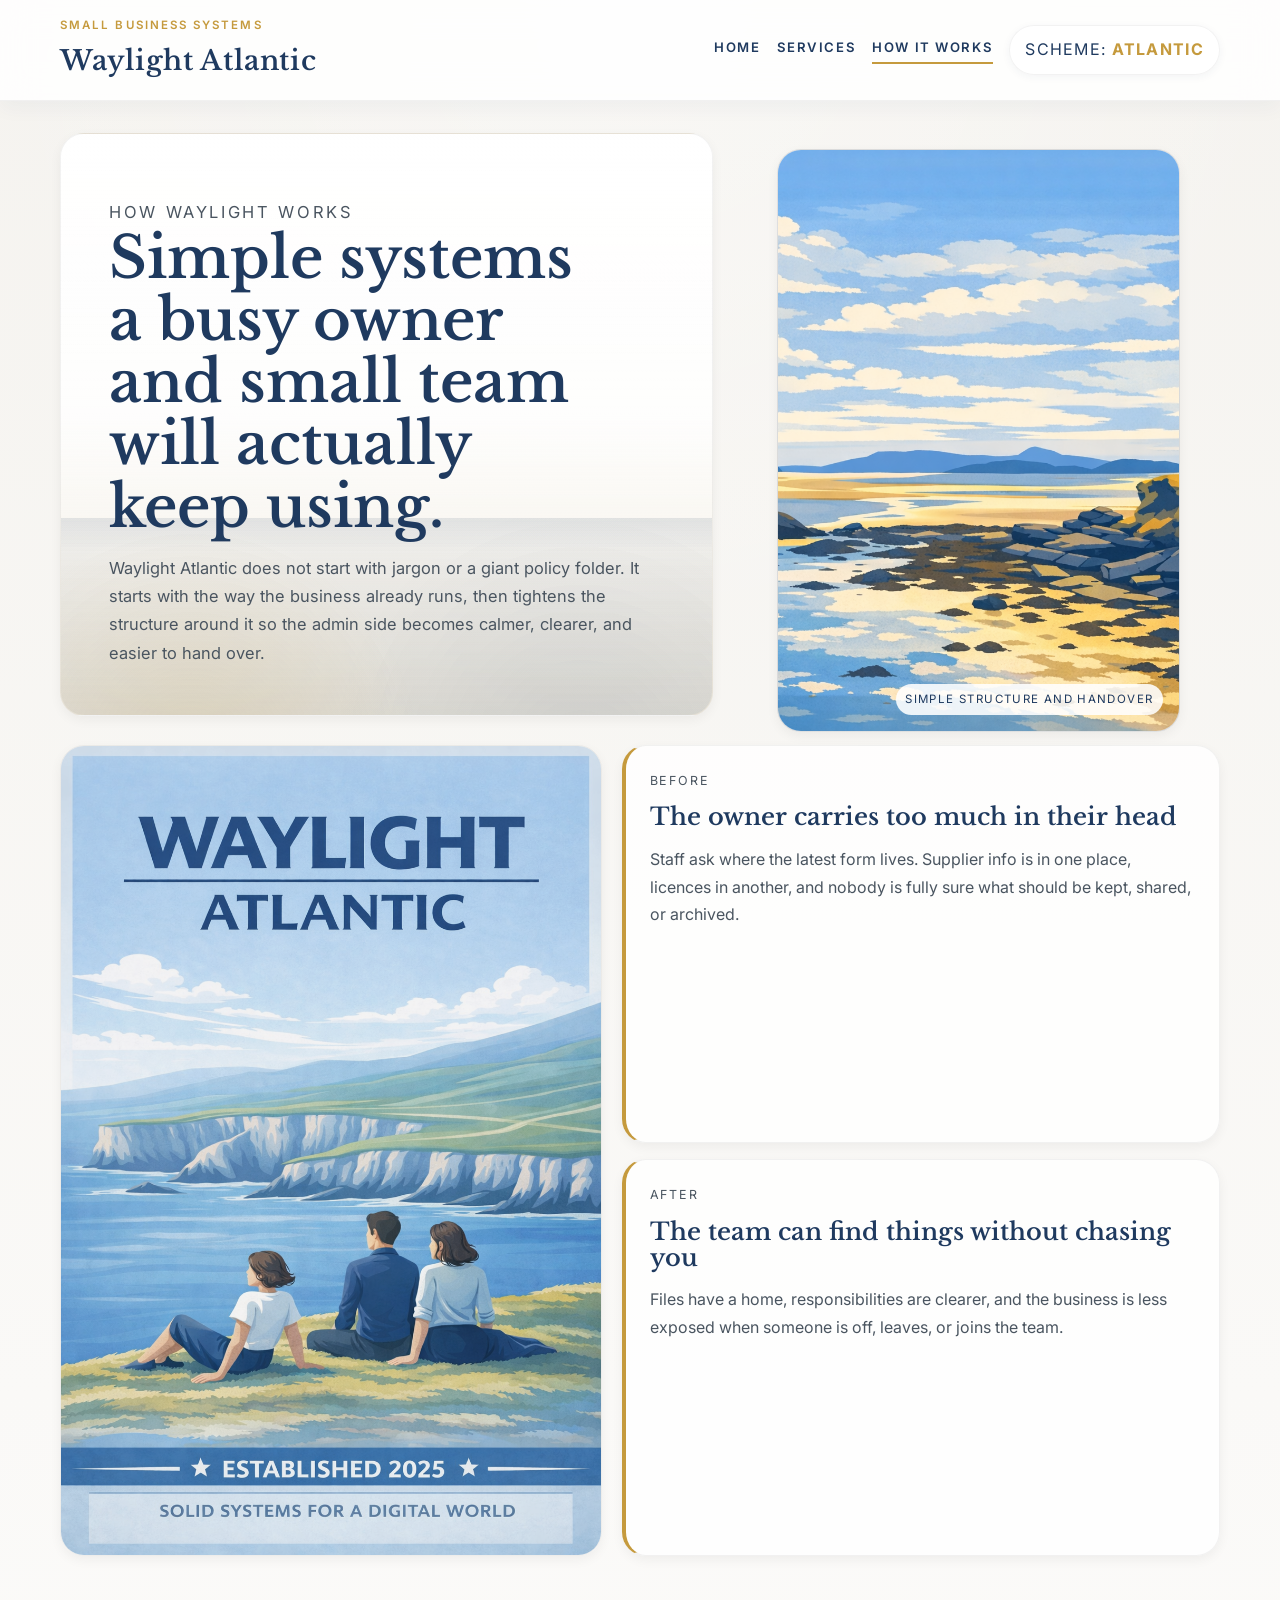
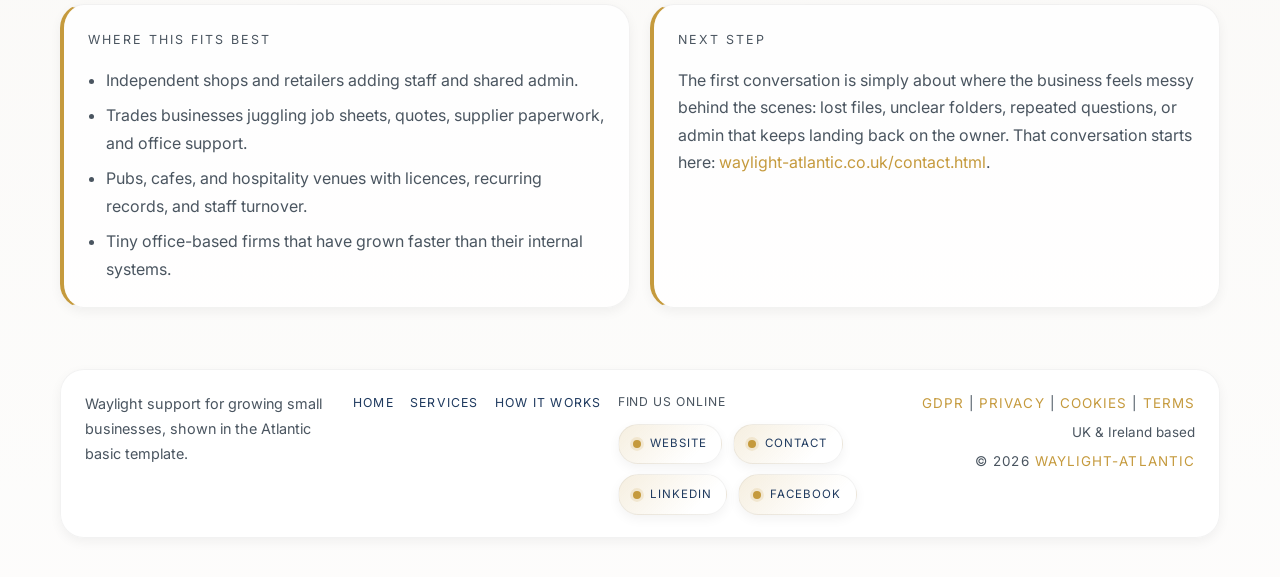
==== approach.html @ 819f0f2d "Refocus Waylight Atlantic admin site" ====
<!doctype html>
<html lang="en-GB" data-theme="atlantic">
<head>
  <meta charset="utf-8">
  <meta name="viewport" content="width=device-width, initial-scale=1">
  <title>How It Works | Waylight Atlantic</title>
  <meta name="description" content="How Waylight Atlantic helps growing small businesses get organised without adding heavy process.">
  <link rel="preconnect" href="https://fonts.googleapis.com">
  <link rel="preconnect" href="https://fonts.gstatic.com" crossorigin>
  <link href="https://fonts.googleapis.com/css2?family=Fraunces:opsz,wght@9..144,400;9..144,500;9..144,600&family=Manrope:wght@400;500;600&display=swap" rel="stylesheet">
  <link rel="stylesheet" href="assets/style.css">
  <script defer src="assets/app.js"></script>
</head>
<body>
  <header class="site-header">
    <div class="site-shell site-header__inner">
      <a class="brand-mark" href="index.html">
        <span class="brand-mark__eyebrow">Small business systems</span>
        <span class="brand-mark__name">Waylight Atlantic</span>
      </a>
      <nav class="site-nav" aria-label="Primary">
        <a href="index.html">Home</a>
        <a href="services.html">Services</a>
        <a href="approach.html" aria-current="page">How It Works</a>
        <button class="theme-toggle" type="button" data-theme-toggle>Scheme: <strong data-theme-label>Atlantic</strong></button>
      </nav>
    </div>
  </header>

  <main class="site-shell">
    <section class="poster-hero">
      <div class="poster-hero__frame">
        <div class="poster-copy">
          <p class="eyebrow">How Waylight works</p>
          <h1>Simple systems a busy owner and small team will actually keep using.</h1>
          <p>Waylight Atlantic does not start with jargon or a giant policy folder. It starts with the way the business already runs, then tightens the structure around it so the admin side becomes calmer, clearer, and easier to hand over.</p>
        </div>
        <figure class="poster-media poster-media--colour">
          <img src="assets/images/Dunfannaghy.png" alt="Coastal artwork used on the Waylight Atlantic method page">
          <figcaption class="poster-media__caption">Simple structure and handover</figcaption>
        </figure>
      </div>
    </section>

    <section class="page-section">
      <div class="split-feature">
        <div class="mini-poster">
          <img src="assets/images/WaylightSeaside.png" alt="Waylight Atlantic coastal poster artwork">
        </div>
        <div class="stack">
          <article class="section-card">
            <p class="eyebrow">Before</p>
            <h2>The owner carries too much in their head</h2>
            <p>Staff ask where the latest form lives. Supplier info is in one place, licences in another, and nobody is fully sure what should be kept, shared, or archived.</p>
          </article>
          <article class="section-card">
            <p class="eyebrow">After</p>
            <h2>The team can find things without chasing you</h2>
            <p>Files have a home, responsibilities are clearer, and the business is less exposed when someone is off, leaves, or joins the team.</p>
          </article>
        </div>
      </div>
    </section>

    <section class="page-section">
      <div class="section-grid">
        <article class="section-card">
          <p class="eyebrow">Where this fits best</p>
          <ul>
            <li>Independent shops and retailers adding staff and shared admin.</li>
            <li>Trades businesses juggling job sheets, quotes, supplier paperwork, and office support.</li>
            <li>Pubs, cafes, and hospitality venues with licences, recurring records, and staff turnover.</li>
            <li>Tiny office-based firms that have grown faster than their internal systems.</li>
          </ul>
        </article>
        <article class="section-card">
          <p class="eyebrow">Next step</p>
          <p>The first conversation is simply about where the business feels messy behind the scenes: lost files, unclear folders, repeated questions, or admin that keeps landing back on the owner. That conversation starts here: <a class="muted-link" href="https://www.waylight-atlantic.co.uk/contact.html" target="_blank" rel="noreferrer">waylight-atlantic.co.uk/contact.html</a>.</p>
        </article>
      </div>
    </section>
  </main>

  <footer class="site-footer">
    <div class="site-shell site-footer__panel">
      <p class="template-note">Waylight support for growing small businesses, shown in the Atlantic basic template.</p>
      <div class="footer-links">
        <a href="index.html">Home</a>
        <a href="services.html">Services</a>
        <a href="approach.html">How It Works</a>
      </div>
      <div class="social-panel" aria-label="Optional social media links">
        <p class="social-panel__hint">Find us online</p>
        <div class="social-panel__links">
          <a class="social-chip" href="https://www.waylight-atlantic.co.uk/" target="_blank" rel="noreferrer">Website</a>
          <a class="social-chip" href="https://www.waylight-atlantic.co.uk/contact.html" target="_blank" rel="noreferrer">Contact</a>
          <a class="social-chip" href="https://www.linkedin.com/in/ailean-wp-o-gallchobhair-a3818a332" target="_blank" rel="noreferrer">LinkedIn</a>
          <a class="social-chip" href="https://www.facebook.com/groups/httpswaylightatlantic.co.uk" target="_blank" rel="noreferrer">Facebook</a>
        </div>
      </div>
      <div class="template-legal">
        <p class="template-legal-links"><a href="gdpr.html">GDPR</a> | <a href="privacy.html">Privacy</a> | <a href="cookies.html">Cookies</a> | <a href="terms.html">Terms</a></p>
        <p class="template-legal-location">UK &amp; Ireland based</p>
        <p class="template-legal-copyright">&#169; 2026 <a href="https://www.waylight-atlantic.co.uk/" target="_blank" rel="noopener">Waylight-Atlantic</a></p>
      </div>
    </div>
  </footer>
</body>
</html>
---- assets/style.css ----
@import url("https://fonts.googleapis.com/css2?family=Inter:wght@400;500;600&family=Libre+Baskerville:wght@400;700&display=swap");

:root {
  --border-soft: rgba(0, 0, 0, 0.05);
  --grain-a: rgba(255, 255, 255, 0.08);
  --grain-b: rgba(31, 58, 95, 0.02);
  --scheme-name: "Atlantic";
  --page-bg: #f5f3ef;
  --surface: rgba(255, 255, 255, 0.78);
  --surface-strong: rgba(255, 255, 255, 0.92);
  --text: #1f3a5f;
  --muted: #4a5560;
  --hero-sky: linear-gradient(180deg, rgba(255, 255, 255, 0.94), rgba(255, 255, 255, 0.82) 48%, rgba(197, 154, 61, 0.1));
  --hero-ground: linear-gradient(180deg, rgba(31, 58, 95, 0.04), rgba(31, 58, 95, 0.1));
  --accent: #c59a3d;
  --accent-strong: #1f3a5f;
  --accent-soft: rgba(197, 154, 61, 0.16);
  --button-text: #ffffff;
  --card-shadow: 0 4px 12px rgba(0, 0, 0, 0.05);
  --page-glow: rgba(255, 255, 255, 0.34);
  --page-sheen: rgba(255, 255, 255, 0.22);
  --radius: 24px;
  --radius-sm: 16px;
  --max-width: 1160px;
  --serif: "Libre Baskerville", "Merriweather", Georgia, serif;
  --sans: "Inter", "Source Sans 3", "Segoe UI", sans-serif;
}

:root[data-theme="red"] {
  --scheme-name: "Red";
  --page-bg: #fbefee;
  --surface: rgba(255, 249, 248, 0.86);
  --surface-strong: rgba(255, 252, 251, 0.95);
  --text: #341918;
  --muted: rgba(52, 25, 24, 0.72);
  --hero-sky: linear-gradient(180deg, rgba(214, 76, 63, 0.8), rgba(243, 143, 117, 0.56) 44%, rgba(248, 224, 178, 0.8));
  --hero-ground: linear-gradient(180deg, rgba(150, 39, 34, 0.14), rgba(198, 61, 47, 0.28));
  --accent: #c63d2f;
  --accent-strong: #8f231e;
  --accent-soft: rgba(198, 61, 47, 0.16);
  --button-text: #ffffff;
  --card-shadow: 0 16px 38px rgba(143, 35, 30, 0.12);
}

:root[data-theme="yellow"] {
  --scheme-name: "Yellow";
  --page-bg: #fdf7dd;
  --surface: rgba(255, 252, 241, 0.86);
  --surface-strong: rgba(255, 253, 245, 0.95);
  --text: #34280b;
  --muted: rgba(52, 40, 11, 0.72);
  --hero-sky: linear-gradient(180deg, rgba(247, 204, 70, 0.84), rgba(255, 232, 142, 0.6) 42%, rgba(255, 250, 222, 0.86));
  --hero-ground: linear-gradient(180deg, rgba(150, 109, 18, 0.12), rgba(198, 146, 20, 0.28));
  --accent: #c69214;
  --accent-strong: #7a5b0a;
  --accent-soft: rgba(198, 146, 20, 0.18);
  --button-text: #fffdf6;
  --card-shadow: 0 16px 38px rgba(122, 91, 10, 0.12);
}

:root[data-theme="pink"] {
  --scheme-name: "Pink";
  --page-bg: #fbeef5;
  --surface: rgba(255, 248, 252, 0.86);
  --surface-strong: rgba(255, 251, 253, 0.95);
  --text: #351927;
  --muted: rgba(53, 25, 39, 0.72);
  --hero-sky: linear-gradient(180deg, rgba(222, 105, 161, 0.78), rgba(247, 176, 205, 0.56) 42%, rgba(255, 238, 231, 0.86));
  --hero-ground: linear-gradient(180deg, rgba(141, 43, 96, 0.12), rgba(198, 77, 138, 0.28));
  --accent: #c64d8a;
  --accent-strong: #8d2b60;
  --accent-soft: rgba(198, 77, 138, 0.16);
  --button-text: #ffffff;
  --card-shadow: 0 16px 38px rgba(141, 43, 96, 0.12);
}

:root[data-theme="green"] {
  --scheme-name: "Green";
  --page-bg: #edf6ee;
  --surface: rgba(247, 252, 248, 0.86);
  --surface-strong: rgba(250, 254, 251, 0.95);
  --text: #182b1e;
  --muted: rgba(24, 43, 30, 0.72);
  --hero-sky: linear-gradient(180deg, rgba(70, 161, 97, 0.78), rgba(155, 214, 151, 0.58) 42%, rgba(239, 245, 205, 0.84));
  --hero-ground: linear-gradient(180deg, rgba(31, 82, 48, 0.12), rgba(47, 122, 69, 0.28));
  --accent: #2f7a45;
  --accent-strong: #1f5230;
  --accent-soft: rgba(47, 122, 69, 0.16);
  --button-text: #ffffff;
  --card-shadow: 0 16px 38px rgba(31, 82, 48, 0.12);
}

:root[data-theme="purple"] {
  --scheme-name: "Purple";
  --page-bg: #f1edfb;
  --surface: rgba(250, 248, 255, 0.86);
  --surface-strong: rgba(252, 251, 255, 0.95);
  --text: #261a3e;
  --muted: rgba(38, 26, 62, 0.72);
  --hero-sky: linear-gradient(180deg, rgba(123, 80, 201, 0.8), rgba(184, 152, 235, 0.58) 42%, rgba(240, 225, 252, 0.86));
  --hero-ground: linear-gradient(180deg, rgba(85, 48, 143, 0.12), rgba(123, 80, 201, 0.28));
  --accent: #7b50c9;
  --accent-strong: #55308f;
  --accent-soft: rgba(123, 80, 201, 0.16);
  --button-text: #ffffff;
  --card-shadow: 0 16px 38px rgba(85, 48, 143, 0.12);
}

:root[data-theme="orange"] {
  --scheme-name: "Orange";
  --page-bg: #fcf0e4;
  --surface: rgba(255, 249, 243, 0.86);
  --surface-strong: rgba(255, 252, 248, 0.95);
  --text: #382111;
  --muted: rgba(56, 33, 17, 0.72);
  --hero-sky: linear-gradient(180deg, rgba(222, 124, 54, 0.82), rgba(248, 185, 113, 0.58) 42%, rgba(255, 233, 195, 0.86));
  --hero-ground: linear-gradient(180deg, rgba(149, 65, 17, 0.12), rgba(213, 106, 24, 0.28));
  --accent: #d56a18;
  --accent-strong: #954111;
  --accent-soft: rgba(213, 106, 24, 0.16);
  --button-text: #ffffff;
  --card-shadow: 0 16px 38px rgba(149, 65, 17, 0.12);
}

:root[data-theme="cream"] {
  --scheme-name: "Cream";
  --page-bg: #f4efe4;
  --surface: rgba(255, 251, 245, 0.84);
  --surface-strong: rgba(255, 252, 247, 0.96);
  --text: #2a2b31;
  --muted: rgba(42, 43, 49, 0.72);
  --hero-sky: linear-gradient(180deg, rgba(230, 215, 181, 0.84), rgba(189, 172, 140, 0.54) 42%, rgba(255, 248, 232, 0.8));
  --hero-ground: linear-gradient(180deg, rgba(91, 73, 49, 0.12), rgba(139, 110, 67, 0.22));
  --accent: #8b6e43;
  --accent-strong: #5b4931;
  --accent-soft: rgba(230, 215, 181, 0.58);
  --button-text: #fffaf3;
  --card-shadow: 0 16px 38px rgba(91, 73, 49, 0.12);
}

:root[data-theme="black"] {
  --border-soft: rgba(255, 255, 255, 0.12);
  --grain-a: rgba(255, 255, 255, 0.08);
  --grain-b: rgba(255, 255, 255, 0.03);
  --scheme-name: "Black";
  --page-bg: #0f1115;
  --surface: rgba(28, 31, 38, 0.88);
  --surface-strong: rgba(19, 21, 27, 0.96);
  --text: #f4f4f2;
  --muted: rgba(244, 244, 242, 0.74);
  --hero-sky: linear-gradient(180deg, rgba(34, 40, 54, 0.94), rgba(21, 24, 30, 0.92) 42%, rgba(46, 52, 64, 0.96));
  --hero-ground: linear-gradient(180deg, rgba(255, 255, 255, 0.02), rgba(255, 255, 255, 0.08));
  --accent: #ffffff;
  --accent-strong: #ffffff;
  --accent-soft: rgba(255, 255, 255, 0.12);
  --button-text: #0f1115;
  --card-shadow: 0 16px 38px rgba(0, 0, 0, 0.32);
  --page-glow: rgba(255, 255, 255, 0.04);
  --page-sheen: rgba(255, 255, 255, 0.06);
}

* {
  box-sizing: border-box;
}

html {
  scroll-behavior: smooth;
}

body {
  margin: 0;
  min-height: 100vh;
  background:
    radial-gradient(circle at top center, var(--page-glow), transparent 30%),
    linear-gradient(180deg, var(--page-bg) 0%, var(--surface) 100%),
    var(--page-bg);
  color: var(--muted);
  font-family: var(--sans);
  line-height: 1.72;
  position: relative;
  -webkit-font-smoothing: antialiased;
  text-rendering: optimizeLegibility;
}

body::before {
  content: "";
  position: fixed;
  inset: 0;
  pointer-events: none;
  background-image:
    linear-gradient(0deg, transparent 0 92%, var(--grain-a) 92% 100%),
    linear-gradient(90deg, transparent 0 88%, var(--grain-b) 88% 100%);
  background-size: 4px 4px, 5px 5px;
  mix-blend-mode: multiply;
  opacity: 0.08;
}

img {
  display: block;
  width: 100%;
  max-width: 100%;
  height: auto;
}

a {
  color: var(--accent);
  text-decoration: none;
  transition: color 0.2s ease, border-color 0.2s ease, text-decoration-color 0.2s ease, transform 0.2s ease, box-shadow 0.2s ease;
}

a:hover,
a:focus-visible {
  text-decoration: underline;
  text-decoration-thickness: 1.5px;
  text-underline-offset: 0.18em;
}

a:focus-visible,
button:focus-visible,
summary:focus-visible {
  outline: 2px solid rgba(197, 154, 61, 0.38);
  outline-offset: 3px;
}

.site-shell {
  width: min(var(--max-width), calc(100% - 2rem));
  margin: 0 auto;
}

.site-header {
  position: sticky;
  top: 0;
  z-index: 20;
  backdrop-filter: blur(16px);
  background: rgba(255, 255, 255, 0.84);
  border-bottom: 1px solid var(--border-soft);
  box-shadow: 0 8px 18px rgba(31, 58, 95, 0.04);
}

.site-header__inner {
  display: flex;
  align-items: center;
  justify-content: space-between;
  gap: 1rem;
  padding: 1rem 0;
}

.brand-mark {
  display: inline-flex;
  flex-direction: column;
  gap: 0.12rem;
  text-decoration: none;
  color: var(--text);
}

.brand-mark:hover,
.brand-mark:focus-visible {
  text-decoration: none;
}

.brand-mark__eyebrow {
  font-size: 0.72rem;
  letter-spacing: 0.18em;
  text-transform: uppercase;
  color: var(--accent);
  font-weight: 600;
}

.brand-mark__name {
  font-family: var(--serif);
  font-size: clamp(1.2rem, 1rem + 0.9vw, 1.7rem);
  letter-spacing: 0.03em;
  font-weight: 600;
}

.site-nav {
  display: flex;
  flex-wrap: wrap;
  align-items: center;
  justify-content: flex-end;
  gap: 0.45rem 1rem;
}

.site-nav a,
.site-nav button {
  font: inherit;
  color: var(--text);
}

.site-nav a {
  color: var(--text);
  text-decoration: none;
  font-size: 0.82rem;
  letter-spacing: 0.12em;
  text-transform: uppercase;
  padding-bottom: 0.2rem;
  border-bottom: 2px solid transparent;
  font-weight: 600;
}

.site-nav a:hover,
.site-nav a:focus-visible,
.site-nav a[aria-current="page"] {
  border-color: var(--accent);
  color: var(--text);
  text-decoration: none;
}

.theme-toggle {
  border: 1px solid var(--border-soft);
  border-radius: 999px;
  padding: 0.65rem 0.95rem;
  background: rgba(255, 255, 255, 0.88);
  cursor: pointer;
  text-transform: uppercase;
  letter-spacing: 0.08em;
  font-size: 0.76rem;
  color: var(--text);
  box-shadow: 0 2px 8px rgba(31, 58, 95, 0.05);
  transition: transform 0.2s ease, border-color 0.2s ease, box-shadow 0.2s ease;
}

.theme-toggle strong {
  color: var(--accent);
}

.theme-toggle:hover,
.theme-toggle:focus-visible {
  border-color: rgba(197, 154, 61, 0.55);
  transform: translateY(-1px);
}

.poster-hero {
  padding: 2rem 0 1.4rem;
}

.poster-hero__frame {
  display: grid;
  grid-template-columns: minmax(0, 1.15fr) minmax(300px, 0.85fr);
  gap: 1.5rem;
  align-items: stretch;
}

.poster-copy,
.poster-media,
.section-card,
.quote-band,
.site-footer__panel {
  position: relative;
  overflow: hidden;
  border: 1px solid var(--border-soft);
  box-shadow: var(--card-shadow);
}

.poster-copy {
  padding: clamp(2rem, 1.4rem + 2vw, 3.4rem);
  background:
    linear-gradient(180deg, rgba(255, 255, 255, 0.22), transparent 38%),
    var(--hero-sky);
  border-radius: var(--radius);
}

.poster-copy::after {
  content: "";
  position: absolute;
  left: 0;
  right: 0;
  bottom: 0;
  height: 34%;
  background:
    radial-gradient(circle at 20% 120%, rgba(197, 154, 61, 0.16), transparent 40%),
    radial-gradient(circle at 80% 120%, rgba(31, 58, 95, 0.08), transparent 44%),
    linear-gradient(180deg, rgba(31, 58, 95, 0.08), transparent 18%),
    var(--hero-ground);
}

.eyebrow {
  margin: 0 0 0.8rem;
  font-size: 0.78rem;
  letter-spacing: 0.16em;
  text-transform: uppercase;
  color: var(--muted);
}

.poster-copy h1,
.poster-copy h2,
.section-card h2,
.section-card h3,
.quote-band blockquote,
.info-banner h2 {
  margin: 0;
  font-family: var(--serif);
  font-weight: 600;
  line-height: 1.08;
  color: var(--text);
}

.poster-copy h1 {
  font-size: clamp(2.4rem, 2rem + 2vw, 4.6rem);
  max-width: 11ch;
}

.poster-copy p {
  position: relative;
  z-index: 1;
  max-width: 34rem;
  margin: 1rem 0 0;
  color: var(--muted);
  font-size: 1.03rem;
}

.poster-actions {
  position: relative;
  z-index: 1;
  display: flex;
  flex-wrap: wrap;
  gap: 0.9rem;
  margin-top: 1.5rem;
}

.button-link {
  display: inline-flex;
  align-items: center;
  justify-content: center;
  min-height: 2.9rem;
  padding: 0.85rem 1.2rem;
  border-radius: 999px;
  border: 1px solid rgba(31, 58, 95, 0.08);
  text-decoration: none;
  letter-spacing: 0.06em;
  text-transform: uppercase;
  font-size: 0.82rem;
  font-weight: 600;
  transition: transform 0.2s ease, border-color 0.2s ease, box-shadow 0.2s ease, background-color 0.2s ease, color 0.2s ease;
}

.button-link--primary {
  background: var(--accent-strong);
  color: var(--button-text);
  box-shadow: 0 10px 20px rgba(31, 58, 95, 0.12);
}

.button-link--secondary {
  background: rgba(255, 255, 255, 0.86);
  color: var(--accent-strong);
  border-color: var(--border-soft);
}

.button-link:hover,
.button-link:focus-visible {
  transform: translateY(-2px);
  text-decoration: none;
}

.poster-media {
  min-height: 100%;
  border-radius: var(--radius);
  background: rgba(255, 255, 255, 0.72);
}

.poster-media img {
  height: 100%;
  object-fit: cover;
  filter: grayscale(18%) contrast(0.96) brightness(0.98);
}

.poster-media--colour {
  background:
    linear-gradient(180deg, rgba(255, 255, 255, 0.28), transparent 26%),
    rgba(31, 58, 95, 0.08);
}

.poster-media--colour img {
  filter: none;
}

.poster-media__caption {
  position: absolute;
  right: 1rem;
  bottom: 1rem;
  padding: 0.35rem 0.6rem;
  border-radius: 999px;
  background: rgba(255, 255, 255, 0.88);
  font-size: 0.72rem;
  letter-spacing: 0.12em;
  text-transform: uppercase;
  color: var(--text);
}

.info-banner {
  display: grid;
  grid-template-columns: repeat(3, minmax(0, 1fr));
  gap: 1rem;
  margin: 1.6rem auto 0;
}

.info-banner__item {
  padding: 1.25rem;
  border-radius: var(--radius-sm);
  border: 1px solid var(--border-soft);
  border-left: 4px solid var(--accent);
  background: rgba(255, 255, 255, 0.8);
  box-shadow: var(--card-shadow);
  transition: transform 0.2s ease, box-shadow 0.2s ease, border-color 0.2s ease;
}

.info-banner__item strong {
  display: block;
  margin-bottom: 0.25rem;
  font-size: 0.75rem;
  letter-spacing: 0.14em;
  text-transform: uppercase;
  color: var(--text);
}

.section-grid {
  display: grid;
  grid-template-columns: repeat(2, minmax(0, 1fr));
  gap: 1.25rem;
  margin: 1.5rem 0;
}

.section-card {
  padding: 1.5rem;
  border-radius: var(--radius);
  border-left: 4px solid var(--accent);
  background: rgba(255, 255, 255, 0.8);
  transition: transform 0.2s ease, box-shadow 0.2s ease, border-color 0.2s ease;
}

.section-card p,
.section-card li {
  color: var(--muted);
}

.section-card ul {
  margin: 1rem 0 0;
  padding-left: 1.15rem;
}

.section-card li + li {
  margin-top: 0.5rem;
}

.quote-band {
  margin: 1.5rem 0;
  padding: 2rem;
  border-radius: var(--radius);
  background:
    linear-gradient(135deg, rgba(255, 255, 255, 0.3), transparent 65%),
    linear-gradient(180deg, rgba(255, 255, 255, 0.94), rgba(245, 243, 239, 0.96));
  transition: transform 0.2s ease, box-shadow 0.2s ease, border-color 0.2s ease;
}

.quote-band blockquote {
  font-size: clamp(1.4rem, 1.2rem + 1vw, 2.1rem);
  max-width: 24ch;
}

.quote-band p {
  margin: 0.9rem 0 0;
  color: var(--muted);
  text-transform: uppercase;
  letter-spacing: 0.12em;
  font-size: 0.76rem;
}

.page-section {
  padding: 0.4rem 0 1.1rem;
}

.site-footer {
  padding: 1.2rem 0 2.4rem;
}

.site-footer__panel {
  display: grid;
  grid-template-columns: minmax(14rem, 1.1fr) auto minmax(14rem, 18rem) auto;
  grid-template-areas: "note links social legal";
  align-items: start;
  gap: 0.9rem 1rem;
  padding: 1.4rem 1.5rem;
  border-radius: var(--radius);
  background: var(--surface-strong);
}

.site-footer__panel p {
  margin: 0;
  color: var(--muted);
}

.footer-links {
  grid-area: links;
  display: flex;
  flex-wrap: wrap;
  gap: 0.9rem 1rem;
  align-self: start;
}

.footer-links a {
  color: var(--accent-strong);
  text-decoration: none;
  text-transform: uppercase;
  letter-spacing: 0.1em;
  font-size: 0.77rem;
}

.footer-links a:hover,
.footer-links a:focus-visible {
  color: var(--accent);
}

.social-panel {
  grid-area: social;
  display: grid;
  gap: 0.65rem;
  width: min(100%, 18rem);
  align-self: start;
}

.social-panel__hint {
  margin: 0;
  color: var(--text);
  font-size: 0.76rem;
  letter-spacing: 0.08em;
  text-transform: uppercase;
}

.social-panel__links {
  display: flex;
  flex-wrap: wrap;
  gap: 0.65rem;
}

.social-chip {
  display: inline-flex;
  align-items: center;
  gap: 0.55rem;
  padding: 0.58rem 0.9rem;
  border-radius: 999px;
  border: 1px solid var(--border-soft);
  background:
    linear-gradient(135deg, var(--accent-soft), transparent 76%),
    rgba(255, 255, 255, 0.88);
  color: var(--accent-strong);
  text-decoration: none;
  text-transform: uppercase;
  letter-spacing: 0.09em;
  font-size: 0.72rem;
  box-shadow: var(--card-shadow);
}

.social-chip::before {
  content: "";
  width: 0.5rem;
  height: 0.5rem;
  border-radius: 999px;
  background: var(--accent);
  box-shadow: 0 0 0 0.18rem var(--accent-soft);
}

.social-chip:hover,
.social-chip:focus-visible {
  border-color: var(--accent);
  transform: translateY(-3px);
  text-decoration: none;
}

.template-note {
  grid-area: note;
  margin: 0;
  color: var(--muted);
  font-size: 0.9rem;
}

.template-legal {
  grid-area: legal;
  display: grid;
  gap: 0.35rem;
  justify-items: end;
  justify-self: end;
  align-self: start;
  text-align: right;
}

.template-legal p {
  margin: 0;
  color: var(--muted);
  font-size: 0.84rem;
}

.template-legal-links,
.template-legal-copyright {
  text-transform: uppercase;
  letter-spacing: 0.08em;
  font-size: 0.76rem;
}

.template-legal-links a,
.template-legal-copyright a,
.muted-link {
  color: var(--accent);
  text-decoration: none;
}

.template-legal-links a:hover,
.template-legal-links a:focus-visible {
  color: var(--accent-strong);
}

.stack {
  display: grid;
  gap: 1rem;
}

.poster-table {
  width: 100%;
  border-collapse: collapse;
  margin-top: 1rem;
}

.poster-table th,
.poster-table td {
  padding: 0.9rem 0;
  border-bottom: 1px solid var(--border-soft);
  text-align: left;
  vertical-align: top;
}

.poster-table th {
  font-size: 0.74rem;
  letter-spacing: 0.12em;
  text-transform: uppercase;
  color: var(--muted);
}

.split-feature {
  display: grid;
  grid-template-columns: minmax(280px, 0.95fr) minmax(0, 1.05fr);
  gap: 1.25rem;
  align-items: stretch;
}

.mini-poster {
  border-radius: var(--radius);
  overflow: hidden;
  border: 1px solid var(--border-soft);
  box-shadow: var(--card-shadow);
  min-height: 18rem;
  transition: transform 0.2s ease, box-shadow 0.2s ease, border-color 0.2s ease;
}

.mini-poster img {
  height: 100%;
  object-fit: cover;
  filter: grayscale(12%) contrast(0.96) brightness(0.98);
}

.muted-link {
  text-underline-offset: 0.18em;
}

.info-banner__item:hover,
.info-banner__item:focus-within,
.section-card:hover,
.section-card:focus-within,
.quote-band:hover,
.quote-band:focus-within,
.mini-poster:hover,
.mini-poster:focus-within {
  transform: translateY(-3px);
  box-shadow: 0 10px 22px rgba(0, 0, 0, 0.06);
}

.sr-only {
  position: absolute;
  width: 1px;
  height: 1px;
  padding: 0;
  margin: -1px;
  overflow: hidden;
  clip: rect(0, 0, 0, 0);
  border: 0;
}

@media (max-width: 1020px) {
  .site-footer__panel {
    grid-template-columns: minmax(0, 1fr) auto;
    grid-template-areas:
      "note legal"
      "links social";
  }

  .social-panel {
    justify-self: end;
  }
}

@media (max-width: 900px) {
  .site-header__inner,
  .poster-hero__frame,
  .info-banner,
  .section-grid,
  .split-feature {
    grid-template-columns: 1fr;
    display: grid;
  }

  .site-header__inner {
    justify-content: stretch;
  }

  .site-nav {
    justify-content: flex-start;
  }
}

@media (max-width: 640px) {
  .site-shell {
    width: min(var(--max-width), calc(100% - 1.2rem));
  }

  .site-header__inner {
    padding: 0.85rem 0;
  }

  .poster-copy,
  .section-card,
  .quote-band,
  .site-footer__panel {
    border-radius: 22px;
  }

  .poster-copy h1 {
    max-width: 9ch;
  }

  .poster-actions {
    flex-direction: column;
  }

  .button-link {
    width: 100%;
  }

  .site-footer__panel {
    grid-template-columns: 1fr;
    grid-template-areas:
      "note"
      "links"
      "social"
      "legal";
  }

  .social-panel,
  .template-legal {
    justify-self: start;
  }

  .template-legal {
    justify-items: start;
    text-align: left;
  }
}
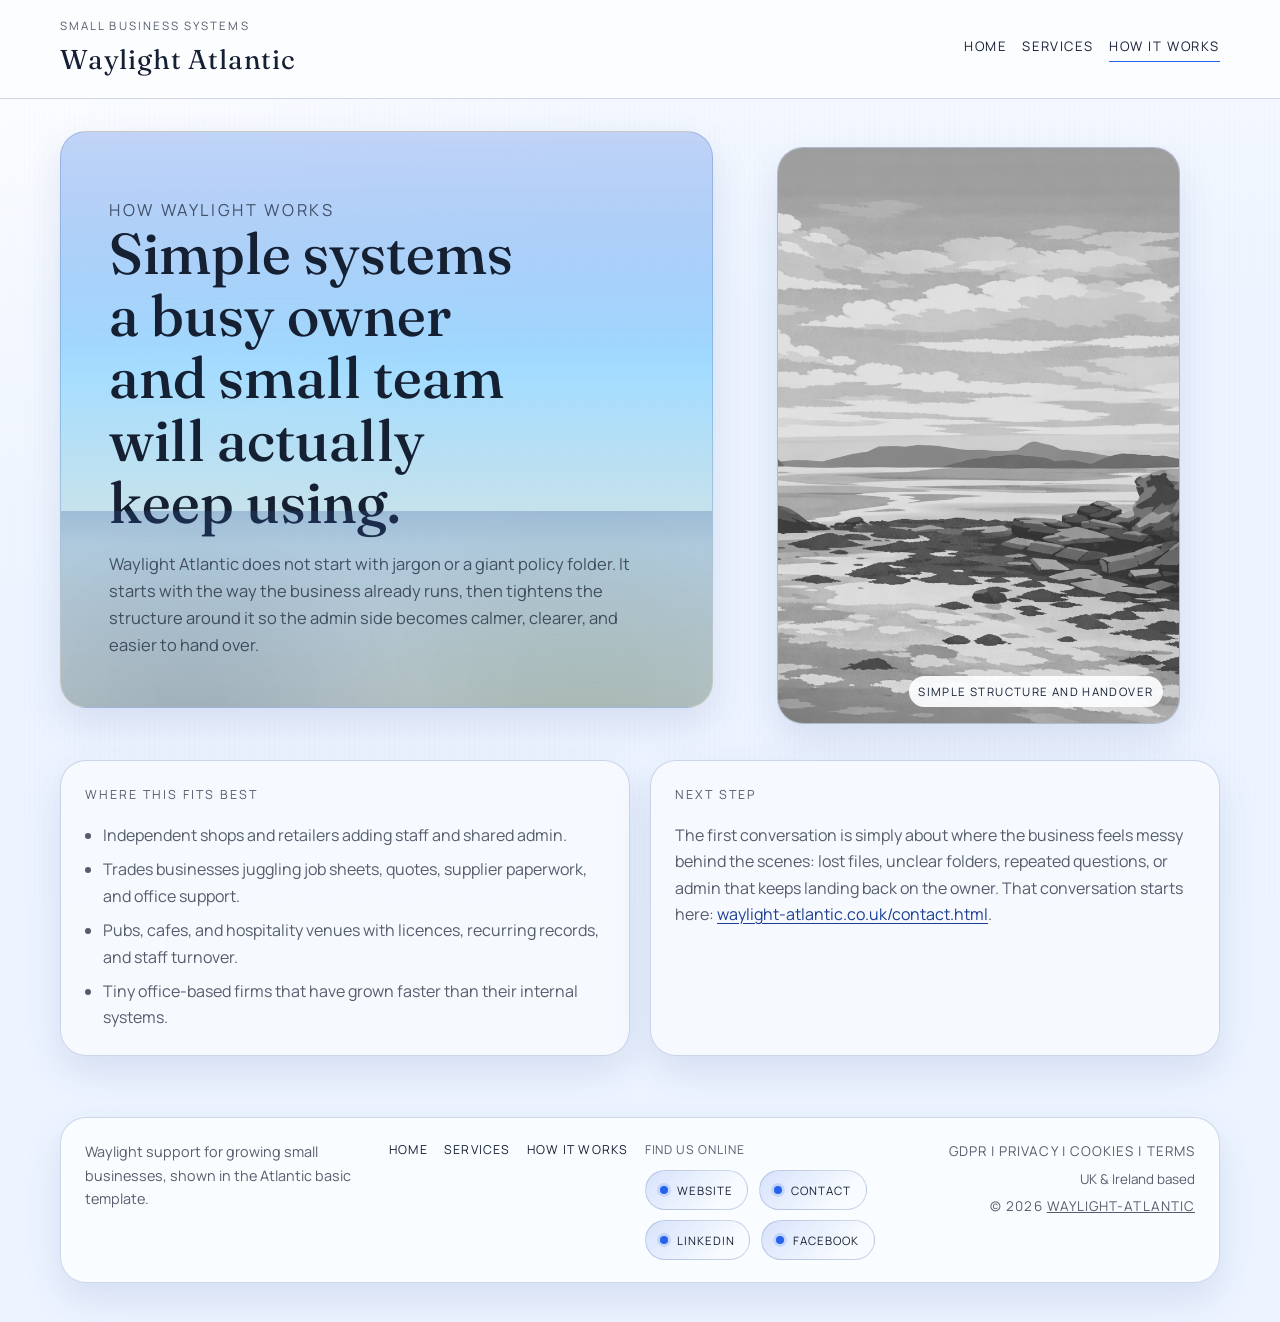
==== commit d99b3ac6: "chore: sync local changes" ====
--- a/approach.html
+++ b/approach.html
@@ -1,15 +1,16 @@
 <!doctype html>
-<html lang="en-GB" data-theme="atlantic">
+<html lang="en-GB" data-theme="atlantic" data-font="fraunces-manrope">
 <head>
   <meta charset="utf-8">
   <meta name="viewport" content="width=device-width, initial-scale=1">
   <title>How It Works | Waylight Atlantic</title>
   <meta name="description" content="How Waylight Atlantic helps growing small businesses get organised without adding heavy process.">
+  
   <link rel="preconnect" href="https://fonts.googleapis.com">
   <link rel="preconnect" href="https://fonts.gstatic.com" crossorigin>
-  <link href="https://fonts.googleapis.com/css2?family=Fraunces:opsz,wght@9..144,400;9..144,500;9..144,600&family=Manrope:wght@400;500;600&display=swap" rel="stylesheet">
+  <link rel="stylesheet" href="https://fonts.googleapis.com/css2?family=Fraunces:opsz,wght@9..144,400;9..144,500;9..144,600&amp;family=Manrope:wght@400;500;600&amp;display=swap">
+  
   <link rel="stylesheet" href="assets/style.css">
-  <script defer src="assets/app.js"></script>
 </head>
 <body>
   <header class="site-header">
@@ -19,89 +20,115 @@
         <span class="brand-mark__name">Waylight Atlantic</span>
       </a>
       <nav class="site-nav" aria-label="Primary">
+        
         <a href="index.html">Home</a>
+        
         <a href="services.html">Services</a>
+        
         <a href="approach.html" aria-current="page">How It Works</a>
-        <button class="theme-toggle" type="button" data-theme-toggle>Scheme: <strong data-theme-label>Atlantic</strong></button>
+        
       </nav>
     </div>
   </header>
 
   <main class="site-shell">
+    
     <section class="poster-hero">
       <div class="poster-hero__frame">
         <div class="poster-copy">
+          
           <p class="eyebrow">How Waylight works</p>
+          
           <h1>Simple systems a busy owner and small team will actually keep using.</h1>
+          
           <p>Waylight Atlantic does not start with jargon or a giant policy folder. It starts with the way the business already runs, then tightens the structure around it so the admin side becomes calmer, clearer, and easier to hand over.</p>
+          
+          
         </div>
         <figure class="poster-media poster-media--colour">
           <img src="assets/images/Dunfannaghy.png" alt="Coastal artwork used on the Waylight Atlantic method page">
+          
           <figcaption class="poster-media__caption">Simple structure and handover</figcaption>
+          
         </figure>
       </div>
+
+      
     </section>
+    
 
+    
+    
+    
     <section class="page-section">
-      <div class="split-feature">
-        <div class="mini-poster">
-          <img src="assets/images/WaylightSeaside.png" alt="Waylight Atlantic coastal poster artwork">
-        </div>
-        <div class="stack">
-          <article class="section-card">
-            <p class="eyebrow">Before</p>
-            <h2>The owner carries too much in their head</h2>
-            <p>Staff ask where the latest form lives. Supplier info is in one place, licences in another, and nobody is fully sure what should be kept, shared, or archived.</p>
-          </article>
-          <article class="section-card">
-            <p class="eyebrow">After</p>
-            <h2>The team can find things without chasing you</h2>
-            <p>Files have a home, responsibilities are clearer, and the business is less exposed when someone is off, leaves, or joins the team.</p>
-          </article>
-        </div>
-      </div>
-    </section>
-
-    <section class="page-section">
+      
       <div class="section-grid">
+        
         <article class="section-card">
+          
           <p class="eyebrow">Where this fits best</p>
+          
+          
+          
           <ul>
             <li>Independent shops and retailers adding staff and shared admin.</li>
             <li>Trades businesses juggling job sheets, quotes, supplier paperwork, and office support.</li>
             <li>Pubs, cafes, and hospitality venues with licences, recurring records, and staff turnover.</li>
             <li>Tiny office-based firms that have grown faster than their internal systems.</li>
           </ul>
+          
         </article>
+        
         <article class="section-card">
+          
           <p class="eyebrow">Next step</p>
+          
+          
+          
           <p>The first conversation is simply about where the business feels messy behind the scenes: lost files, unclear folders, repeated questions, or admin that keeps landing back on the owner. That conversation starts here: <a class="muted-link" href="https://www.waylight-atlantic.co.uk/contact.html" target="_blank" rel="noreferrer">waylight-atlantic.co.uk/contact.html</a>.</p>
+          
         </article>
+        
       </div>
+      
     </section>
+    
+    
+    
   </main>
 
   <footer class="site-footer">
     <div class="site-shell site-footer__panel">
       <p class="template-note">Waylight support for growing small businesses, shown in the Atlantic basic template.</p>
       <div class="footer-links">
+        
         <a href="index.html">Home</a>
+        
         <a href="services.html">Services</a>
+        
         <a href="approach.html">How It Works</a>
+        
       </div>
+      
       <div class="social-panel" aria-label="Optional social media links">
         <p class="social-panel__hint">Find us online</p>
         <div class="social-panel__links">
+          
           <a class="social-chip" href="https://www.waylight-atlantic.co.uk/" target="_blank" rel="noreferrer">Website</a>
+          
           <a class="social-chip" href="https://www.waylight-atlantic.co.uk/contact.html" target="_blank" rel="noreferrer">Contact</a>
+          
           <a class="social-chip" href="https://www.linkedin.com/in/ailean-wp-o-gallchobhair-a3818a332" target="_blank" rel="noreferrer">LinkedIn</a>
+          
           <a class="social-chip" href="https://www.facebook.com/groups/httpswaylightatlantic.co.uk" target="_blank" rel="noreferrer">Facebook</a>
+          
         </div>
       </div>
+      
       <div class="template-legal">
         <p class="template-legal-links"><a href="gdpr.html">GDPR</a> | <a href="privacy.html">Privacy</a> | <a href="cookies.html">Cookies</a> | <a href="terms.html">Terms</a></p>
         <p class="template-legal-location">UK &amp; Ireland based</p>
-        <p class="template-legal-copyright">&#169; 2026 <a href="https://www.waylight-atlantic.co.uk/" target="_blank" rel="noopener">Waylight-Atlantic</a></p>
+        <p class="template-legal-copyright">© 2026 <a href="https://www.waylight-atlantic.co.uk/" target="_blank" rel="noopener">Waylight-Atlantic</a></p>
       </div>
     </div>
   </footer>
--- a/assets/style.css
+++ b/assets/style.css
@@ -1,29 +1,61 @@
-@import url("https://fonts.googleapis.com/css2?family=Inter:wght@400;500;600&family=Libre+Baskerville:wght@400;700&display=swap");
-
 :root {
-  --border-soft: rgba(0, 0, 0, 0.05);
-  --grain-a: rgba(255, 255, 255, 0.08);
-  --grain-b: rgba(31, 58, 95, 0.02);
-  --scheme-name: "Atlantic";
-  --page-bg: #f5f3ef;
-  --surface: rgba(255, 255, 255, 0.78);
-  --surface-strong: rgba(255, 255, 255, 0.92);
-  --text: #1f3a5f;
-  --muted: #4a5560;
-  --hero-sky: linear-gradient(180deg, rgba(255, 255, 255, 0.94), rgba(255, 255, 255, 0.82) 48%, rgba(197, 154, 61, 0.1));
-  --hero-ground: linear-gradient(180deg, rgba(31, 58, 95, 0.04), rgba(31, 58, 95, 0.1));
-  --accent: #c59a3d;
-  --accent-strong: #1f3a5f;
-  --accent-soft: rgba(197, 154, 61, 0.16);
+  --border-soft: rgba(29, 63, 145, 0.2);
+  --grain-a: rgba(255, 255, 255, 0.12);
+  --grain-b: rgba(21, 34, 51, 0.05);
+  --scheme-name: "Blue";
+  --page-bg: #edf4ff;
+  --surface: rgba(248, 251, 255, 0.84);
+  --surface-strong: rgba(251, 253, 255, 0.94);
+  --text: #162033;
+  --muted: rgba(22, 32, 51, 0.72);
+  --hero-sky: linear-gradient(180deg, rgba(97, 145, 235, 0.78), rgba(111, 203, 255, 0.58) 42%, rgba(247, 231, 198, 0.82));
+  --hero-ground: linear-gradient(180deg, rgba(41, 84, 181, 0.16), rgba(33, 103, 176, 0.3));
+  --accent: #2563eb;
+  --accent-strong: #1d3f91;
+  --accent-soft: rgba(37, 99, 235, 0.16);
   --button-text: #ffffff;
-  --card-shadow: 0 4px 12px rgba(0, 0, 0, 0.05);
-  --page-glow: rgba(255, 255, 255, 0.34);
-  --page-sheen: rgba(255, 255, 255, 0.22);
-  --radius: 24px;
+  --card-shadow: 0 16px 38px rgba(29, 63, 145, 0.12);
+  --page-glow: rgba(255, 255, 255, 0.7);
+  --page-sheen: rgba(255, 255, 255, 0.5);
+  --radius: 26px;
   --radius-sm: 16px;
   --max-width: 1160px;
-  --serif: "Libre Baskerville", "Merriweather", Georgia, serif;
-  --sans: "Inter", "Source Sans 3", "Segoe UI", sans-serif;
+  --serif: "Fraunces", "Times New Roman", serif;
+  --sans: "Manrope", "Segoe UI", sans-serif;
+}
+
+:root[data-font="fraunces-manrope"] {
+  --serif: "Fraunces", "Times New Roman", serif;
+  --sans: "Manrope", "Segoe UI", sans-serif;
+}
+
+:root[data-font="helvetica-neue"] {
+  --serif: "Helvetica Neue", Helvetica, Arial, sans-serif;
+  --sans: "Helvetica Neue", Helvetica, Arial, sans-serif;
+}
+
+:root[data-font="georgia"] {
+  --serif: Georgia, "Times New Roman", serif;
+  --sans: Georgia, "Times New Roman", serif;
+}
+
+:root[data-font="inter"] {
+  --serif: "Inter", "Segoe UI", sans-serif;
+  --sans: "Inter", "Segoe UI", sans-serif;
+}
+
+:root[data-font="source-pair"] {
+  --serif: "Source Serif 4", Georgia, serif;
+  --sans: "Source Sans 3", "Segoe UI", sans-serif;
+}
+
+:root[data-font="roboto"] {
+  --serif: "Roboto", "Segoe UI", sans-serif;
+  --sans: "Roboto", "Segoe UI", sans-serif;
+}
+
+:root[data-theme="atlantic"] {
+  --scheme-name: "Atlantic";
 }
 
 :root[data-theme="red"] {
@@ -171,15 +203,13 @@
   margin: 0;
   min-height: 100vh;
   background:
-    radial-gradient(circle at top center, var(--page-glow), transparent 30%),
-    linear-gradient(180deg, var(--page-bg) 0%, var(--surface) 100%),
+    radial-gradient(circle at top left, var(--page-glow), transparent 34%),
+    linear-gradient(180deg, var(--page-sheen), transparent 24%),
     var(--page-bg);
-  color: var(--muted);
+  color: var(--text);
   font-family: var(--sans);
-  line-height: 1.72;
+  line-height: 1.65;
   position: relative;
-  -webkit-font-smoothing: antialiased;
-  text-rendering: optimizeLegibility;
 }
 
 body::before {
@@ -192,7 +222,7 @@
     linear-gradient(90deg, transparent 0 88%, var(--grain-b) 88% 100%);
   background-size: 4px 4px, 5px 5px;
   mix-blend-mode: multiply;
-  opacity: 0.08;
+  opacity: 0.22;
 }
 
 img {
@@ -203,23 +233,7 @@
 }
 
 a {
-  color: var(--accent);
-  text-decoration: none;
-  transition: color 0.2s ease, border-color 0.2s ease, text-decoration-color 0.2s ease, transform 0.2s ease, box-shadow 0.2s ease;
-}
-
-a:hover,
-a:focus-visible {
-  text-decoration: underline;
-  text-decoration-thickness: 1.5px;
-  text-underline-offset: 0.18em;
-}
-
-a:focus-visible,
-button:focus-visible,
-summary:focus-visible {
-  outline: 2px solid rgba(197, 154, 61, 0.38);
-  outline-offset: 3px;
+  color: inherit;
 }
 
 .site-shell {
@@ -232,9 +246,8 @@
   top: 0;
   z-index: 20;
   backdrop-filter: blur(16px);
-  background: rgba(255, 255, 255, 0.84);
+  background: var(--surface-strong);
   border-bottom: 1px solid var(--border-soft);
-  box-shadow: 0 8px 18px rgba(31, 58, 95, 0.04);
 }
 
 .site-header__inner {
@@ -250,27 +263,19 @@
   flex-direction: column;
   gap: 0.12rem;
   text-decoration: none;
-  color: var(--text);
-}
-
-.brand-mark:hover,
-.brand-mark:focus-visible {
-  text-decoration: none;
 }
 
 .brand-mark__eyebrow {
   font-size: 0.72rem;
   letter-spacing: 0.18em;
   text-transform: uppercase;
-  color: var(--accent);
-  font-weight: 600;
+  color: var(--muted);
 }
 
 .brand-mark__name {
   font-family: var(--serif);
   font-size: clamp(1.2rem, 1rem + 0.9vw, 1.7rem);
   letter-spacing: 0.03em;
-  font-weight: 600;
 }
 
 .site-nav {
@@ -288,46 +293,33 @@
 }
 
 .site-nav a {
-  color: var(--text);
   text-decoration: none;
   font-size: 0.82rem;
   letter-spacing: 0.12em;
   text-transform: uppercase;
   padding-bottom: 0.2rem;
-  border-bottom: 2px solid transparent;
-  font-weight: 600;
+  border-bottom: 1px solid transparent;
 }
 
 .site-nav a:hover,
 .site-nav a:focus-visible,
 .site-nav a[aria-current="page"] {
   border-color: var(--accent);
-  color: var(--text);
-  text-decoration: none;
 }
 
 .theme-toggle {
   border: 1px solid var(--border-soft);
   border-radius: 999px;
   padding: 0.65rem 0.95rem;
-  background: rgba(255, 255, 255, 0.88);
+  background: var(--surface-strong);
   cursor: pointer;
   text-transform: uppercase;
   letter-spacing: 0.08em;
   font-size: 0.76rem;
-  color: var(--text);
-  box-shadow: 0 2px 8px rgba(31, 58, 95, 0.05);
-  transition: transform 0.2s ease, border-color 0.2s ease, box-shadow 0.2s ease;
 }
 
 .theme-toggle strong {
-  color: var(--accent);
-}
-
-.theme-toggle:hover,
-.theme-toggle:focus-visible {
-  border-color: rgba(197, 154, 61, 0.55);
-  transform: translateY(-1px);
+  color: var(--accent-strong);
 }
 
 .poster-hero {
@@ -355,7 +347,7 @@
 .poster-copy {
   padding: clamp(2rem, 1.4rem + 2vw, 3.4rem);
   background:
-    linear-gradient(180deg, rgba(255, 255, 255, 0.22), transparent 38%),
+    linear-gradient(180deg, var(--page-sheen), transparent 38%),
     var(--hero-sky);
   border-radius: var(--radius);
 }
@@ -368,9 +360,9 @@
   bottom: 0;
   height: 34%;
   background:
-    radial-gradient(circle at 20% 120%, rgba(197, 154, 61, 0.16), transparent 40%),
-    radial-gradient(circle at 80% 120%, rgba(31, 58, 95, 0.08), transparent 44%),
-    linear-gradient(180deg, rgba(31, 58, 95, 0.08), transparent 18%),
+    radial-gradient(circle at 20% 120%, rgba(47, 78, 115, 0.18), transparent 40%),
+    radial-gradient(circle at 80% 120%, rgba(108, 139, 92, 0.2), transparent 44%),
+    linear-gradient(180deg, rgba(47, 78, 115, 0.12), transparent 18%),
     var(--hero-ground);
 }
 
@@ -390,9 +382,8 @@
 .info-banner h2 {
   margin: 0;
   font-family: var(--serif);
-  font-weight: 600;
+  font-weight: 500;
   line-height: 1.08;
-  color: var(--text);
 }
 
 .poster-copy h1 {
@@ -425,53 +416,34 @@
   min-height: 2.9rem;
   padding: 0.85rem 1.2rem;
   border-radius: 999px;
-  border: 1px solid rgba(31, 58, 95, 0.08);
+  border: 1px solid transparent;
   text-decoration: none;
   letter-spacing: 0.06em;
   text-transform: uppercase;
   font-size: 0.82rem;
-  font-weight: 600;
-  transition: transform 0.2s ease, border-color 0.2s ease, box-shadow 0.2s ease, background-color 0.2s ease, color 0.2s ease;
 }
 
 .button-link--primary {
   background: var(--accent-strong);
   color: var(--button-text);
-  box-shadow: 0 10px 20px rgba(31, 58, 95, 0.12);
 }
 
 .button-link--secondary {
-  background: rgba(255, 255, 255, 0.86);
-  color: var(--accent-strong);
+  background: var(--surface);
+  color: var(--text);
   border-color: var(--border-soft);
-}
-
-.button-link:hover,
-.button-link:focus-visible {
-  transform: translateY(-2px);
-  text-decoration: none;
 }
 
 .poster-media {
   min-height: 100%;
   border-radius: var(--radius);
-  background: rgba(255, 255, 255, 0.72);
+  background: #d6d8dc;
 }
 
 .poster-media img {
   height: 100%;
   object-fit: cover;
-  filter: grayscale(18%) contrast(0.96) brightness(0.98);
-}
-
-.poster-media--colour {
-  background:
-    linear-gradient(180deg, rgba(255, 255, 255, 0.28), transparent 26%),
-    rgba(31, 58, 95, 0.08);
-}
-
-.poster-media--colour img {
-  filter: none;
+  filter: grayscale(100%) contrast(0.92) brightness(0.96);
 }
 
 .poster-media__caption {
@@ -480,11 +452,10 @@
   bottom: 1rem;
   padding: 0.35rem 0.6rem;
   border-radius: 999px;
-  background: rgba(255, 255, 255, 0.88);
+  background: var(--surface-strong);
   font-size: 0.72rem;
   letter-spacing: 0.12em;
   text-transform: uppercase;
-  color: var(--text);
 }
 
 .info-banner {
@@ -498,10 +469,8 @@
   padding: 1.25rem;
   border-radius: var(--radius-sm);
   border: 1px solid var(--border-soft);
-  border-left: 4px solid var(--accent);
-  background: rgba(255, 255, 255, 0.8);
+  background: var(--surface);
   box-shadow: var(--card-shadow);
-  transition: transform 0.2s ease, box-shadow 0.2s ease, border-color 0.2s ease;
 }
 
 .info-banner__item strong {
@@ -510,7 +479,7 @@
   font-size: 0.75rem;
   letter-spacing: 0.14em;
   text-transform: uppercase;
-  color: var(--text);
+  color: var(--muted);
 }
 
 .section-grid {
@@ -523,9 +492,7 @@
 .section-card {
   padding: 1.5rem;
   border-radius: var(--radius);
-  border-left: 4px solid var(--accent);
-  background: rgba(255, 255, 255, 0.8);
-  transition: transform 0.2s ease, box-shadow 0.2s ease, border-color 0.2s ease;
+  background: var(--surface);
 }
 
 .section-card p,
@@ -547,9 +514,8 @@
   padding: 2rem;
   border-radius: var(--radius);
   background:
-    linear-gradient(135deg, rgba(255, 255, 255, 0.3), transparent 65%),
-    linear-gradient(180deg, rgba(255, 255, 255, 0.94), rgba(245, 243, 239, 0.96));
-  transition: transform 0.2s ease, box-shadow 0.2s ease, border-color 0.2s ease;
+    linear-gradient(135deg, var(--page-sheen), transparent 65%),
+    linear-gradient(180deg, var(--accent-soft), var(--surface-strong));
 }
 
 .quote-band blockquote {
@@ -598,16 +564,10 @@
 }
 
 .footer-links a {
-  color: var(--accent-strong);
   text-decoration: none;
   text-transform: uppercase;
   letter-spacing: 0.1em;
   font-size: 0.77rem;
-}
-
-.footer-links a:hover,
-.footer-links a:focus-visible {
-  color: var(--accent);
 }
 
 .social-panel {
@@ -620,7 +580,7 @@
 
 .social-panel__hint {
   margin: 0;
-  color: var(--text);
+  color: var(--muted);
   font-size: 0.76rem;
   letter-spacing: 0.08em;
   text-transform: uppercase;
@@ -641,13 +601,11 @@
   border: 1px solid var(--border-soft);
   background:
     linear-gradient(135deg, var(--accent-soft), transparent 76%),
-    rgba(255, 255, 255, 0.88);
-  color: var(--accent-strong);
+    var(--surface);
   text-decoration: none;
   text-transform: uppercase;
   letter-spacing: 0.09em;
   font-size: 0.72rem;
-  box-shadow: var(--card-shadow);
 }
 
 .social-chip::before {
@@ -662,8 +620,7 @@
 .social-chip:hover,
 .social-chip:focus-visible {
   border-color: var(--accent);
-  transform: translateY(-3px);
-  text-decoration: none;
+  transform: translateY(-1px);
 }
 
 .template-note {
@@ -696,16 +653,14 @@
   font-size: 0.76rem;
 }
 
-.template-legal-links a,
-.template-legal-copyright a,
-.muted-link {
-  color: var(--accent);
+.template-legal-links a {
   text-decoration: none;
+  border-bottom: 1px solid transparent;
 }
 
 .template-legal-links a:hover,
 .template-legal-links a:focus-visible {
-  color: var(--accent-strong);
+  border-color: var(--accent);
 }
 
 .stack {
@@ -747,29 +702,17 @@
   border: 1px solid var(--border-soft);
   box-shadow: var(--card-shadow);
   min-height: 18rem;
-  transition: transform 0.2s ease, box-shadow 0.2s ease, border-color 0.2s ease;
 }
 
 .mini-poster img {
   height: 100%;
   object-fit: cover;
-  filter: grayscale(12%) contrast(0.96) brightness(0.98);
+  filter: grayscale(100%) contrast(0.95) brightness(0.94);
 }
 
 .muted-link {
+  color: var(--accent-strong);
   text-underline-offset: 0.18em;
-}
-
-.info-banner__item:hover,
-.info-banner__item:focus-within,
-.section-card:hover,
-.section-card:focus-within,
-.quote-band:hover,
-.quote-band:focus-within,
-.mini-poster:hover,
-.mini-poster:focus-within {
-  transform: translateY(-3px);
-  box-shadow: 0 10px 22px rgba(0, 0, 0, 0.06);
 }
 
 .sr-only {
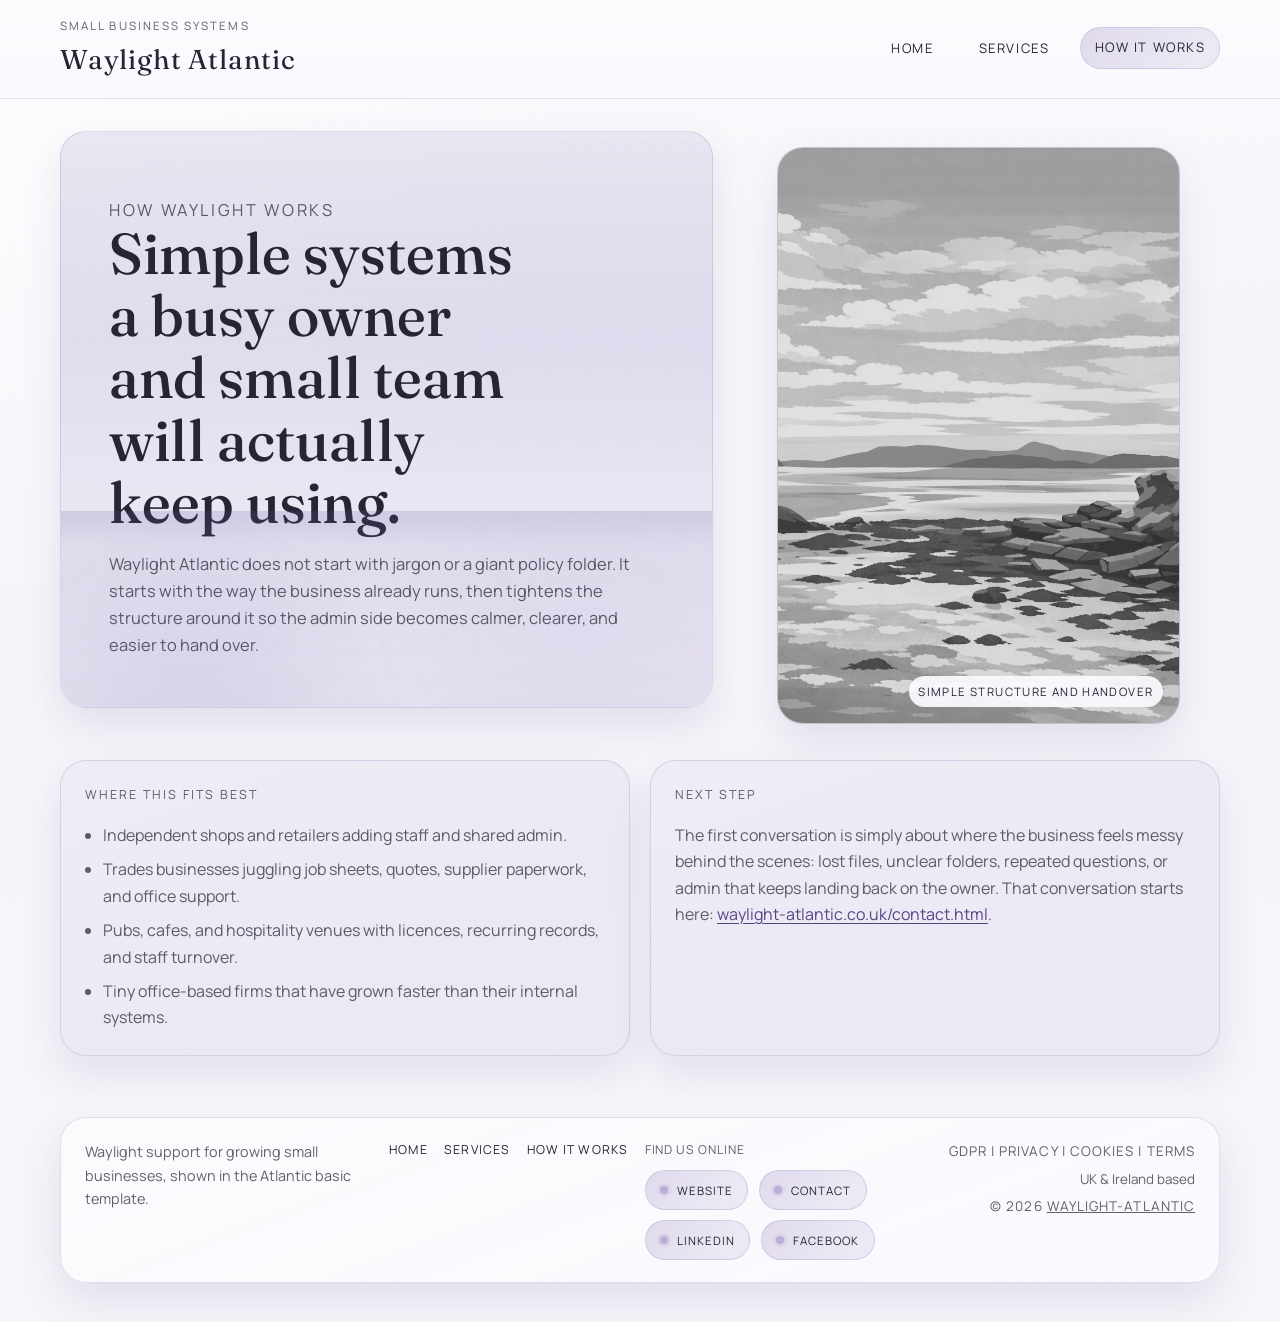
==== commit 6b1c603c: "Refresh generated pages for calm palette system" ====
--- a/approach.html
+++ b/approach.html
@@ -1,5 +1,5 @@
 <!doctype html>
-<html lang="en-GB" data-theme="atlantic" data-font="fraunces-manrope">
+<html lang="en-GB" data-theme="waylight-lavender-calm" data-font="fraunces-manrope">
 <head>
   <meta charset="utf-8">
   <meta name="viewport" content="width=device-width, initial-scale=1">
--- a/assets/style.css
+++ b/assets/style.css
@@ -1,22 +1,27 @@
 :root {
-  --border-soft: rgba(29, 63, 145, 0.2);
+  --scheme-name: "Waylight Lavender Calm";
+  --page-bg: #f6f5fa;
+  --surface: #ece8f4;
+  --surface-strong: rgba(250, 249, 253, 0.94);
+  --text: #262435;
+  --muted: rgba(38, 36, 53, 0.72);
+  --brand: #6b5ca5;
+  --brand-strong: #544686;
+  --accent: #b8aed6;
+  --accent-strong: #544686;
+  --accent-soft: rgba(184, 174, 214, 0.24);
+  --border-soft: rgba(107, 92, 165, 0.18);
   --grain-a: rgba(255, 255, 255, 0.12);
-  --grain-b: rgba(21, 34, 51, 0.05);
-  --scheme-name: "Blue";
-  --page-bg: #edf4ff;
-  --surface: rgba(248, 251, 255, 0.84);
-  --surface-strong: rgba(251, 253, 255, 0.94);
-  --text: #162033;
-  --muted: rgba(22, 32, 51, 0.72);
-  --hero-sky: linear-gradient(180deg, rgba(97, 145, 235, 0.78), rgba(111, 203, 255, 0.58) 42%, rgba(247, 231, 198, 0.82));
-  --hero-ground: linear-gradient(180deg, rgba(41, 84, 181, 0.16), rgba(33, 103, 176, 0.3));
-  --accent: #2563eb;
-  --accent-strong: #1d3f91;
-  --accent-soft: rgba(37, 99, 235, 0.16);
+  --grain-b: rgba(107, 92, 165, 0.05);
+  --hero-sky: linear-gradient(180deg, rgba(107, 92, 165, 0.28), rgba(184, 174, 214, 0.34) 42%, rgba(246, 245, 250, 0.98));
+  --hero-ground: linear-gradient(180deg, rgba(107, 92, 165, 0.1), rgba(184, 174, 214, 0.26));
   --button-text: #ffffff;
-  --card-shadow: 0 16px 38px rgba(29, 63, 145, 0.12);
-  --page-glow: rgba(255, 255, 255, 0.7);
+  --card-shadow: 0 18px 40px rgba(84, 70, 134, 0.12);
+  --page-glow: rgba(255, 255, 255, 0.76);
   --page-sheen: rgba(255, 255, 255, 0.5);
+  --scene-a: rgba(107, 92, 165, 0.14);
+  --scene-b: rgba(184, 174, 214, 0.18);
+  --scene-c: rgba(84, 70, 134, 0.1);
   --radius: 26px;
   --radius-sm: 16px;
   --max-width: 1160px;
@@ -54,141 +59,206 @@
   --sans: "Roboto", "Segoe UI", sans-serif;
 }
 
-:root[data-theme="atlantic"] {
-  --scheme-name: "Atlantic";
-}
-
-:root[data-theme="red"] {
-  --scheme-name: "Red";
-  --page-bg: #fbefee;
-  --surface: rgba(255, 249, 248, 0.86);
-  --surface-strong: rgba(255, 252, 251, 0.95);
-  --text: #341918;
-  --muted: rgba(52, 25, 24, 0.72);
-  --hero-sky: linear-gradient(180deg, rgba(214, 76, 63, 0.8), rgba(243, 143, 117, 0.56) 44%, rgba(248, 224, 178, 0.8));
-  --hero-ground: linear-gradient(180deg, rgba(150, 39, 34, 0.14), rgba(198, 61, 47, 0.28));
-  --accent: #c63d2f;
-  --accent-strong: #8f231e;
-  --accent-soft: rgba(198, 61, 47, 0.16);
-  --button-text: #ffffff;
-  --card-shadow: 0 16px 38px rgba(143, 35, 30, 0.12);
-}
-
-:root[data-theme="yellow"] {
-  --scheme-name: "Yellow";
-  --page-bg: #fdf7dd;
-  --surface: rgba(255, 252, 241, 0.86);
-  --surface-strong: rgba(255, 253, 245, 0.95);
-  --text: #34280b;
-  --muted: rgba(52, 40, 11, 0.72);
-  --hero-sky: linear-gradient(180deg, rgba(247, 204, 70, 0.84), rgba(255, 232, 142, 0.6) 42%, rgba(255, 250, 222, 0.86));
-  --hero-ground: linear-gradient(180deg, rgba(150, 109, 18, 0.12), rgba(198, 146, 20, 0.28));
-  --accent: #c69214;
-  --accent-strong: #7a5b0a;
-  --accent-soft: rgba(198, 146, 20, 0.18);
-  --button-text: #fffdf6;
-  --card-shadow: 0 16px 38px rgba(122, 91, 10, 0.12);
-}
-
-:root[data-theme="pink"] {
-  --scheme-name: "Pink";
-  --page-bg: #fbeef5;
-  --surface: rgba(255, 248, 252, 0.86);
-  --surface-strong: rgba(255, 251, 253, 0.95);
-  --text: #351927;
-  --muted: rgba(53, 25, 39, 0.72);
-  --hero-sky: linear-gradient(180deg, rgba(222, 105, 161, 0.78), rgba(247, 176, 205, 0.56) 42%, rgba(255, 238, 231, 0.86));
-  --hero-ground: linear-gradient(180deg, rgba(141, 43, 96, 0.12), rgba(198, 77, 138, 0.28));
-  --accent: #c64d8a;
-  --accent-strong: #8d2b60;
-  --accent-soft: rgba(198, 77, 138, 0.16);
-  --button-text: #ffffff;
-  --card-shadow: 0 16px 38px rgba(141, 43, 96, 0.12);
-}
-
-:root[data-theme="green"] {
-  --scheme-name: "Green";
-  --page-bg: #edf6ee;
-  --surface: rgba(247, 252, 248, 0.86);
-  --surface-strong: rgba(250, 254, 251, 0.95);
-  --text: #182b1e;
-  --muted: rgba(24, 43, 30, 0.72);
-  --hero-sky: linear-gradient(180deg, rgba(70, 161, 97, 0.78), rgba(155, 214, 151, 0.58) 42%, rgba(239, 245, 205, 0.84));
-  --hero-ground: linear-gradient(180deg, rgba(31, 82, 48, 0.12), rgba(47, 122, 69, 0.28));
-  --accent: #2f7a45;
-  --accent-strong: #1f5230;
-  --accent-soft: rgba(47, 122, 69, 0.16);
-  --button-text: #ffffff;
-  --card-shadow: 0 16px 38px rgba(31, 82, 48, 0.12);
-}
-
-:root[data-theme="purple"] {
-  --scheme-name: "Purple";
-  --page-bg: #f1edfb;
-  --surface: rgba(250, 248, 255, 0.86);
-  --surface-strong: rgba(252, 251, 255, 0.95);
-  --text: #261a3e;
-  --muted: rgba(38, 26, 62, 0.72);
-  --hero-sky: linear-gradient(180deg, rgba(123, 80, 201, 0.8), rgba(184, 152, 235, 0.58) 42%, rgba(240, 225, 252, 0.86));
-  --hero-ground: linear-gradient(180deg, rgba(85, 48, 143, 0.12), rgba(123, 80, 201, 0.28));
-  --accent: #7b50c9;
-  --accent-strong: #55308f;
-  --accent-soft: rgba(123, 80, 201, 0.16);
-  --button-text: #ffffff;
-  --card-shadow: 0 16px 38px rgba(85, 48, 143, 0.12);
-}
-
-:root[data-theme="orange"] {
-  --scheme-name: "Orange";
-  --page-bg: #fcf0e4;
-  --surface: rgba(255, 249, 243, 0.86);
-  --surface-strong: rgba(255, 252, 248, 0.95);
-  --text: #382111;
-  --muted: rgba(56, 33, 17, 0.72);
-  --hero-sky: linear-gradient(180deg, rgba(222, 124, 54, 0.82), rgba(248, 185, 113, 0.58) 42%, rgba(255, 233, 195, 0.86));
-  --hero-ground: linear-gradient(180deg, rgba(149, 65, 17, 0.12), rgba(213, 106, 24, 0.28));
-  --accent: #d56a18;
-  --accent-strong: #954111;
-  --accent-soft: rgba(213, 106, 24, 0.16);
-  --button-text: #ffffff;
-  --card-shadow: 0 16px 38px rgba(149, 65, 17, 0.12);
-}
-
-:root[data-theme="cream"] {
-  --scheme-name: "Cream";
-  --page-bg: #f4efe4;
-  --surface: rgba(255, 251, 245, 0.84);
-  --surface-strong: rgba(255, 252, 247, 0.96);
-  --text: #2a2b31;
-  --muted: rgba(42, 43, 49, 0.72);
-  --hero-sky: linear-gradient(180deg, rgba(230, 215, 181, 0.84), rgba(189, 172, 140, 0.54) 42%, rgba(255, 248, 232, 0.8));
-  --hero-ground: linear-gradient(180deg, rgba(91, 73, 49, 0.12), rgba(139, 110, 67, 0.22));
-  --accent: #8b6e43;
-  --accent-strong: #5b4931;
-  --accent-soft: rgba(230, 215, 181, 0.58);
-  --button-text: #fffaf3;
-  --card-shadow: 0 16px 38px rgba(91, 73, 49, 0.12);
-}
-
-:root[data-theme="black"] {
-  --border-soft: rgba(255, 255, 255, 0.12);
-  --grain-a: rgba(255, 255, 255, 0.08);
-  --grain-b: rgba(255, 255, 255, 0.03);
-  --scheme-name: "Black";
-  --page-bg: #0f1115;
-  --surface: rgba(28, 31, 38, 0.88);
-  --surface-strong: rgba(19, 21, 27, 0.96);
-  --text: #f4f4f2;
-  --muted: rgba(244, 244, 242, 0.74);
-  --hero-sky: linear-gradient(180deg, rgba(34, 40, 54, 0.94), rgba(21, 24, 30, 0.92) 42%, rgba(46, 52, 64, 0.96));
-  --hero-ground: linear-gradient(180deg, rgba(255, 255, 255, 0.02), rgba(255, 255, 255, 0.08));
-  --accent: #ffffff;
-  --accent-strong: #ffffff;
-  --accent-soft: rgba(255, 255, 255, 0.12);
-  --button-text: #0f1115;
-  --card-shadow: 0 16px 38px rgba(0, 0, 0, 0.32);
-  --page-glow: rgba(255, 255, 255, 0.04);
-  --page-sheen: rgba(255, 255, 255, 0.06);
+:root[data-theme="waylight-lavender-calm"] {
+  --scheme-name: "Waylight Lavender Calm";
+}
+
+:root[data-theme="deep-navy-warm-stone"] {
+  --scheme-name: "Deep Navy & Warm Stone";
+  --page-bg: #f4f2ee;
+  --surface: #e7e2dc;
+  --surface-strong: rgba(249, 247, 243, 0.95);
+  --text: #232a36;
+  --muted: rgba(35, 42, 54, 0.72);
+  --brand: #1f2a44;
+  --brand-strong: #182033;
+  --accent: #c7b9a5;
+  --accent-strong: #182033;
+  --accent-soft: rgba(199, 185, 165, 0.26);
+  --border-soft: rgba(31, 42, 68, 0.18);
+  --grain-b: rgba(31, 42, 68, 0.05);
+  --hero-sky: linear-gradient(180deg, rgba(31, 42, 68, 0.26), rgba(199, 185, 165, 0.26) 42%, rgba(244, 242, 238, 0.98));
+  --hero-ground: linear-gradient(180deg, rgba(31, 42, 68, 0.12), rgba(199, 185, 165, 0.24));
+  --card-shadow: 0 18px 40px rgba(24, 32, 51, 0.12);
+  --scene-a: rgba(31, 42, 68, 0.14);
+  --scene-b: rgba(199, 185, 165, 0.18);
+  --scene-c: rgba(24, 32, 51, 0.1);
+}
+
+:root[data-theme="forest-linen"] {
+  --scheme-name: "Forest & Linen";
+  --page-bg: #f5f4f0;
+  --surface: #e8ebe4;
+  --surface-strong: rgba(249, 248, 244, 0.95);
+  --text: #233025;
+  --muted: rgba(35, 48, 37, 0.72);
+  --brand: #2f4f3e;
+  --brand-strong: #243d30;
+  --accent: #a7b7a2;
+  --accent-strong: #243d30;
+  --accent-soft: rgba(167, 183, 162, 0.28);
+  --border-soft: rgba(47, 79, 62, 0.18);
+  --grain-b: rgba(47, 79, 62, 0.05);
+  --hero-sky: linear-gradient(180deg, rgba(47, 79, 62, 0.24), rgba(167, 183, 162, 0.3) 42%, rgba(245, 244, 240, 0.98));
+  --hero-ground: linear-gradient(180deg, rgba(47, 79, 62, 0.11), rgba(167, 183, 162, 0.24));
+  --card-shadow: 0 18px 40px rgba(36, 61, 48, 0.12);
+  --scene-a: rgba(47, 79, 62, 0.14);
+  --scene-b: rgba(167, 183, 162, 0.2);
+  --scene-c: rgba(36, 61, 48, 0.1);
+}
+
+:root[data-theme="oxford-blue-mist"] {
+  --scheme-name: "Oxford Blue & Mist";
+  --page-bg: #eef2f6;
+  --surface: #e1e8f0;
+  --surface-strong: rgba(244, 247, 250, 0.95);
+  --text: #223046;
+  --muted: rgba(34, 48, 70, 0.72);
+  --brand: #23395b;
+  --brand-strong: #1a2c47;
+  --accent: #9fb3c8;
+  --accent-strong: #1a2c47;
+  --accent-soft: rgba(159, 179, 200, 0.26);
+  --border-soft: rgba(35, 57, 91, 0.18);
+  --grain-b: rgba(35, 57, 91, 0.05);
+  --hero-sky: linear-gradient(180deg, rgba(35, 57, 91, 0.24), rgba(159, 179, 200, 0.28) 42%, rgba(238, 242, 246, 0.98));
+  --hero-ground: linear-gradient(180deg, rgba(35, 57, 91, 0.11), rgba(159, 179, 200, 0.22));
+  --card-shadow: 0 18px 40px rgba(26, 44, 71, 0.12);
+  --scene-a: rgba(35, 57, 91, 0.14);
+  --scene-b: rgba(159, 179, 200, 0.18);
+  --scene-c: rgba(26, 44, 71, 0.1);
+}
+
+:root[data-theme="burgundy-parchment"] {
+  --scheme-name: "Burgundy & Parchment";
+  --page-bg: #f6f1eb;
+  --surface: #eee5e0;
+  --surface-strong: rgba(250, 246, 241, 0.95);
+  --text: #382626;
+  --muted: rgba(56, 38, 38, 0.72);
+  --brand: #6c2e2e;
+  --brand-strong: #522222;
+  --accent: #bfa5a0;
+  --accent-strong: #522222;
+  --accent-soft: rgba(191, 165, 160, 0.26);
+  --border-soft: rgba(108, 46, 46, 0.18);
+  --grain-b: rgba(108, 46, 46, 0.05);
+  --hero-sky: linear-gradient(180deg, rgba(108, 46, 46, 0.24), rgba(191, 165, 160, 0.28) 42%, rgba(246, 241, 235, 0.98));
+  --hero-ground: linear-gradient(180deg, rgba(108, 46, 46, 0.11), rgba(191, 165, 160, 0.22));
+  --card-shadow: 0 18px 40px rgba(82, 34, 34, 0.12);
+  --scene-a: rgba(108, 46, 46, 0.14);
+  --scene-b: rgba(191, 165, 160, 0.18);
+  --scene-c: rgba(82, 34, 34, 0.1);
+}
+
+:root[data-theme="slate-soft-sky"] {
+  --scheme-name: "Slate & Soft Sky";
+  --page-bg: #f7f9fb;
+  --surface: #e7edf3;
+  --surface-strong: rgba(250, 251, 252, 0.95);
+  --text: #293241;
+  --muted: rgba(41, 50, 65, 0.72);
+  --brand: #2d3748;
+  --brand-strong: #212936;
+  --accent: #a9c0d6;
+  --accent-strong: #212936;
+  --accent-soft: rgba(169, 192, 214, 0.26);
+  --border-soft: rgba(45, 55, 72, 0.18);
+  --grain-b: rgba(45, 55, 72, 0.05);
+  --hero-sky: linear-gradient(180deg, rgba(45, 55, 72, 0.22), rgba(169, 192, 214, 0.28) 42%, rgba(247, 249, 251, 0.98));
+  --hero-ground: linear-gradient(180deg, rgba(45, 55, 72, 0.11), rgba(169, 192, 214, 0.22));
+  --card-shadow: 0 18px 40px rgba(33, 41, 54, 0.12);
+  --scene-a: rgba(45, 55, 72, 0.14);
+  --scene-b: rgba(169, 192, 214, 0.18);
+  --scene-c: rgba(33, 41, 54, 0.1);
+}
+
+:root[data-theme="midnight-green-sand"] {
+  --scheme-name: "Midnight Green & Sand";
+  --page-bg: #f3f1ec;
+  --surface: #e6e3dc;
+  --surface-strong: rgba(248, 246, 241, 0.95);
+  --text: #233131;
+  --muted: rgba(35, 49, 49, 0.72);
+  --brand: #1e3a3a;
+  --brand-strong: #152a2a;
+  --accent: #c4bfaf;
+  --accent-strong: #152a2a;
+  --accent-soft: rgba(196, 191, 175, 0.28);
+  --border-soft: rgba(30, 58, 58, 0.18);
+  --grain-b: rgba(30, 58, 58, 0.05);
+  --hero-sky: linear-gradient(180deg, rgba(30, 58, 58, 0.24), rgba(196, 191, 175, 0.28) 42%, rgba(243, 241, 236, 0.98));
+  --hero-ground: linear-gradient(180deg, rgba(30, 58, 58, 0.12), rgba(196, 191, 175, 0.22));
+  --card-shadow: 0 18px 40px rgba(21, 42, 42, 0.12);
+  --scene-a: rgba(30, 58, 58, 0.14);
+  --scene-b: rgba(196, 191, 175, 0.18);
+  --scene-c: rgba(21, 42, 42, 0.1);
+}
+
+:root[data-theme="charcoal-lavender-mist"] {
+  --scheme-name: "Charcoal & Lavender Mist";
+  --page-bg: #f5f3fa;
+  --surface: #e8e5f1;
+  --surface-strong: rgba(248, 246, 252, 0.95);
+  --text: #2d2c34;
+  --muted: rgba(45, 44, 52, 0.72);
+  --brand: #2f2f35;
+  --brand-strong: #222228;
+  --accent: #9c8cc4;
+  --accent-strong: #222228;
+  --accent-soft: rgba(156, 140, 196, 0.28);
+  --border-soft: rgba(47, 47, 53, 0.18);
+  --grain-b: rgba(47, 47, 53, 0.05);
+  --hero-sky: linear-gradient(180deg, rgba(47, 47, 53, 0.2), rgba(156, 140, 196, 0.28) 42%, rgba(245, 243, 250, 0.98));
+  --hero-ground: linear-gradient(180deg, rgba(47, 47, 53, 0.1), rgba(156, 140, 196, 0.22));
+  --card-shadow: 0 18px 40px rgba(34, 34, 40, 0.12);
+  --scene-a: rgba(47, 47, 53, 0.14);
+  --scene-b: rgba(156, 140, 196, 0.18);
+  --scene-c: rgba(34, 34, 40, 0.1);
+}
+
+:root[data-theme="indigo-pearl"] {
+  --scheme-name: "Indigo & Pearl";
+  --page-bg: #f5f7fb;
+  --surface: #e8ecf7;
+  --surface-strong: rgba(248, 250, 253, 0.95);
+  --text: #283153;
+  --muted: rgba(40, 49, 83, 0.72);
+  --brand: #3a4a8a;
+  --brand-strong: #2c396a;
+  --accent: #b6c1e3;
+  --accent-strong: #2c396a;
+  --accent-soft: rgba(182, 193, 227, 0.28);
+  --border-soft: rgba(58, 74, 138, 0.18);
+  --grain-b: rgba(58, 74, 138, 0.05);
+  --hero-sky: linear-gradient(180deg, rgba(58, 74, 138, 0.24), rgba(182, 193, 227, 0.3) 42%, rgba(245, 247, 251, 0.98));
+  --hero-ground: linear-gradient(180deg, rgba(58, 74, 138, 0.11), rgba(182, 193, 227, 0.24));
+  --card-shadow: 0 18px 40px rgba(44, 57, 106, 0.12);
+  --scene-a: rgba(58, 74, 138, 0.14);
+  --scene-b: rgba(182, 193, 227, 0.2);
+  --scene-c: rgba(44, 57, 106, 0.1);
+}
+
+:root[data-theme="soft-teal-warm-grey"] {
+  --scheme-name: "Soft Teal & Warm Grey";
+  --page-bg: #f3f5f4;
+  --surface: #e4ecea;
+  --surface-strong: rgba(248, 250, 249, 0.95);
+  --text: #264144;
+  --muted: rgba(38, 65, 68, 0.72);
+  --brand: #2f6f73;
+  --brand-strong: #24595d;
+  --accent: #9fb8b8;
+  --accent-strong: #24595d;
+  --accent-soft: rgba(159, 184, 184, 0.28);
+  --border-soft: rgba(47, 111, 115, 0.18);
+  --grain-b: rgba(47, 111, 115, 0.05);
+  --hero-sky: linear-gradient(180deg, rgba(47, 111, 115, 0.22), rgba(159, 184, 184, 0.3) 42%, rgba(243, 245, 244, 0.98));
+  --hero-ground: linear-gradient(180deg, rgba(47, 111, 115, 0.11), rgba(159, 184, 184, 0.22));
+  --card-shadow: 0 18px 40px rgba(36, 89, 93, 0.12);
+  --scene-a: rgba(47, 111, 115, 0.14);
+  --scene-b: rgba(159, 184, 184, 0.18);
+  --scene-c: rgba(36, 89, 93, 0.1);
 }
 
 * {
@@ -246,7 +316,9 @@
   top: 0;
   z-index: 20;
   backdrop-filter: blur(16px);
-  background: var(--surface-strong);
+  background:
+    linear-gradient(180deg, rgba(255, 255, 255, 0.32), transparent 76%),
+    var(--surface-strong);
   border-bottom: 1px solid var(--border-soft);
 }
 
@@ -297,21 +369,29 @@
   font-size: 0.82rem;
   letter-spacing: 0.12em;
   text-transform: uppercase;
-  padding-bottom: 0.2rem;
-  border-bottom: 1px solid transparent;
+  padding: 0.55rem 0.85rem;
+  border: 1px solid transparent;
+  border-radius: 999px;
+  transition: border-color 0.18s ease, background 0.18s ease, transform 0.18s ease;
 }
 
 .site-nav a:hover,
 .site-nav a:focus-visible,
 .site-nav a[aria-current="page"] {
-  border-color: var(--accent);
+  border-color: var(--border-soft);
+  background:
+    linear-gradient(135deg, var(--accent-soft), transparent 82%),
+    var(--surface);
+  transform: translateY(-1px);
 }
 
 .theme-toggle {
   border: 1px solid var(--border-soft);
   border-radius: 999px;
   padding: 0.65rem 0.95rem;
-  background: var(--surface-strong);
+  background:
+    linear-gradient(135deg, var(--accent-soft), transparent 84%),
+    var(--surface-strong);
   cursor: pointer;
   text-transform: uppercase;
   letter-spacing: 0.08em;
@@ -360,9 +440,9 @@
   bottom: 0;
   height: 34%;
   background:
-    radial-gradient(circle at 20% 120%, rgba(47, 78, 115, 0.18), transparent 40%),
-    radial-gradient(circle at 80% 120%, rgba(108, 139, 92, 0.2), transparent 44%),
-    linear-gradient(180deg, rgba(47, 78, 115, 0.12), transparent 18%),
+    radial-gradient(circle at 20% 120%, var(--scene-a), transparent 40%),
+    radial-gradient(circle at 80% 120%, var(--scene-b), transparent 44%),
+    linear-gradient(180deg, var(--scene-c), transparent 18%),
     var(--hero-ground);
 }
 
@@ -424,12 +504,12 @@
 }
 
 .button-link--primary {
-  background: var(--accent-strong);
+  background: linear-gradient(135deg, var(--brand), var(--accent-strong));
   color: var(--button-text);
 }
 
 .button-link--secondary {
-  background: var(--surface);
+  background: var(--surface-strong);
   color: var(--text);
   border-color: var(--border-soft);
 }
@@ -469,7 +549,9 @@
   padding: 1.25rem;
   border-radius: var(--radius-sm);
   border: 1px solid var(--border-soft);
-  background: var(--surface);
+  background:
+    linear-gradient(160deg, rgba(255, 255, 255, 0.22), transparent 68%),
+    var(--surface);
   box-shadow: var(--card-shadow);
 }
 
@@ -492,7 +574,9 @@
 .section-card {
   padding: 1.5rem;
   border-radius: var(--radius);
-  background: var(--surface);
+  background:
+    linear-gradient(160deg, rgba(255, 255, 255, 0.2), transparent 70%),
+    var(--surface);
 }
 
 .section-card p,
@@ -547,7 +631,9 @@
   gap: 0.9rem 1rem;
   padding: 1.4rem 1.5rem;
   border-radius: var(--radius);
-  background: var(--surface-strong);
+  background:
+    linear-gradient(160deg, rgba(255, 255, 255, 0.28), transparent 78%),
+    var(--surface-strong);
 }
 
 .site-footer__panel p {
